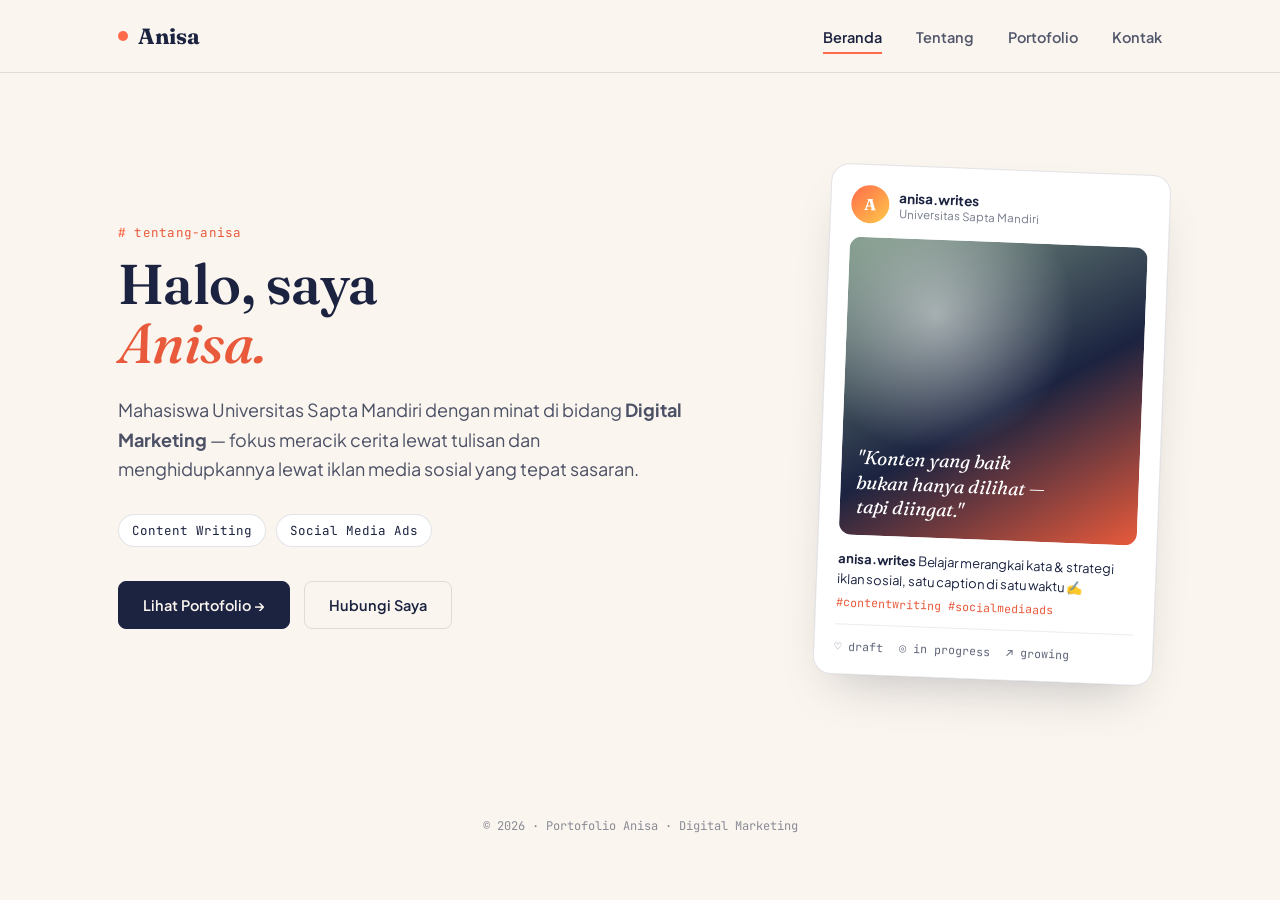
==== index.html @ 88fc8e8f "Upload website pertama" ====
<!DOCTYPE html>
<html lang="id">
<head>
<meta charset="UTF-8">
<meta name="viewport" content="width=device-width, initial-scale=1.0">
<title>Anisa — Digital Marketing Portfolio</title>
<link rel="stylesheet" href="css/style.css">
</head>
<body>

<header>
  <nav class="wrap">
    <a href="index.html" class="logo"><span class="dot"></span>Anisa</a>
    <button class="navtoggle" aria-label="Buka menu" onclick="document.getElementById('navlinks').classList.toggle('open')">
      <svg width="24" height="24" viewBox="0 0 24 24" fill="none"><path d="M4 7H20M4 12H20M4 17H20" stroke="#1B2340" stroke-width="2" stroke-linecap="round"/></svg>
    </button>
    <ul class="navlinks" id="navlinks">
      <li><a href="index.html" class="active">Beranda</a></li>
      <li><a href="tentang.html">Tentang</a></li>
      <li><a href="portofolio.html">Portofolio</a></li>
      <li><a href="kontak.html">Kontak</a></li>
    </ul>
  </nav>
</header>

<section class="hero">
  <div class="wrap">
    <div>
      <p class="eyebrow">tentang-anisa</p>
      <h1>Halo, saya<br><em>Anisa.</em></h1>
      <p class="lede">Mahasiswa Universitas Sapta Mandiri dengan minat di bidang <b>Digital Marketing</b> — fokus meracik cerita lewat tulisan dan menghidupkannya lewat iklan media sosial yang tepat sasaran.</p>
      <div class="chips">
        <span class="chip">Content Writing</span>
        <span class="chip">Social Media Ads</span>
      </div>
      <div class="cta-row">
        <a href="portofolio.html" class="btn">Lihat Portofolio →</a>
        <a href="kontak.html" class="btn ghost">Hubungi Saya</a>
      </div>
    </div>
    <div class="post-card">
      <div class="ph">
        <div class="avatar">A</div>
        <div>
          <div class="who">anisa.writes</div>
          <div class="where">Universitas Sapta Mandiri</div>
        </div>
      </div>
      <div class="canvas">
        <span>"Konten yang baik<br>bukan hanya dilihat —<br>tapi diingat."</span>
      </div>
      <div class="caption"><b>anisa.writes</b> Belajar merangkai kata & strategi iklan sosial, satu caption di satu waktu ✍️</div>
      <div class="tags">#contentwriting #socialmediaads</div>
      <div class="stat-row"><span>♡ draft</span><span>◎ in progress</span><span>↗ growing</span></div>
    </div>
  </div>
</section>

<footer>
  <p>© 2026 · Portofolio Anisa · Digital Marketing</p>
</footer>

<script>
  document.querySelectorAll('.navlinks a').forEach(l => l.addEventListener('click', () => document.getElementById('navlinks').classList.remove('open')));
</script>

</body>
</html>
---- css/style.css ----
@import url('https://fonts.googleapis.com/css2?family=Fraunces:ital,opsz,wght@0,9..144,400;0,9..144,600;0,9..144,700;1,9..144,500&family=Plus+Jakarta+Sans:wght@400;500;600;700;800&family=JetBrains+Mono:wght@400;500&display=swap');

:root{
  --ink:#1B2340;
  --paper:#FAF5EE;
  --coral:#FF6B4A;
  --coral-deep:#E85A3B;
  --yellow:#FFC94A;
  --sage:#7C9885;
  --line: rgba(27,35,64,0.12);
  --max: 1100px;
}
*{box-sizing:border-box;}
html{scroll-behavior:smooth;}
body{
  margin:0;
  background:var(--paper);
  color:var(--ink);
  font-family:'Plus Jakarta Sans', sans-serif;
  -webkit-font-smoothing:antialiased;
}
::selection{ background:var(--yellow); color:var(--ink); }
a{color:inherit;}
.wrap{ max-width:var(--max); margin:0 auto; padding:0 28px; }

.eyebrow{
  font-family:'JetBrains Mono', monospace;
  font-size:12.5px;
  letter-spacing:0.02em;
  color:var(--coral-deep);
  display:inline-flex;
  align-items:center;
  gap:8px;
  margin:0 0 14px 0;
}
.eyebrow::before{ content:"#"; color:var(--coral); font-weight:600; }

h1,h2,h3{ font-family:'Fraunces', serif; margin:0; line-height:1.05; }

/* NAV */
header{
  position:sticky; top:0; z-index:50;
  background:rgba(250,245,238,0.86);
  backdrop-filter:blur(10px);
  border-bottom:1px solid var(--line);
}
nav.wrap{
  display:flex; align-items:center; justify-content:space-between;
  height:72px;
}
.logo{
  font-family:'Fraunces', serif;
  font-weight:700; font-size:22px;
  display:flex; align-items:center; gap:10px;
  text-decoration:none;
}
.logo .dot{
  width:10px; height:10px; border-radius:50%;
  background:var(--coral); display:inline-block;
}
.navlinks{ display:flex; gap:34px; list-style:none; margin:0; padding:0; }
.navlinks a{
  text-decoration:none; font-weight:600; font-size:14.5px;
  color:var(--ink); opacity:0.75; position:relative; padding:6px 0;
}
.navlinks a:hover{ opacity:1; }
.navlinks a.active{ opacity:1; }
.navlinks a.active::after{
  content:""; position:absolute; left:0; right:0; bottom:-2px; height:2px; background:var(--coral);
}
.navtoggle{ display:none; background:none; border:none; cursor:pointer; }

/* HERO */
.hero{ padding:96px 0 90px; }
.hero .wrap{
  display:grid; grid-template-columns:1.15fr 0.85fr; gap:56px; align-items:center;
}
.hero h1{ font-size:56px; font-weight:600; letter-spacing:-0.01em; }
.hero h1 em{ font-style:italic; font-weight:500; color:var(--coral-deep); }
.hero p.lede{
  font-size:18px; line-height:1.65; color:rgba(27,35,64,0.78);
  max-width:46ch; margin:22px 0 30px;
}
.chips{ display:flex; gap:10px; flex-wrap:wrap; margin-bottom:34px; }
.chip{
  font-family:'JetBrains Mono', monospace; font-size:12.5px;
  border:1px solid var(--line); padding:7px 13px; border-radius:100px;
  background:#fff;
}
.cta-row{ display:flex; gap:14px; align-items:center; }
.btn{
  display:inline-flex; align-items:center; gap:8px;
  background:var(--ink); color:var(--paper);
  padding:14px 24px; border-radius:8px; text-decoration:none;
  font-weight:600; font-size:14.5px; border:1px solid var(--ink);
  transition:transform .15s ease, background .15s ease;
}
.btn:hover{ background:var(--coral-deep); border-color:var(--coral-deep); transform:translateY(-2px); }
.btn.ghost{
  background:transparent; color:var(--ink); border:1px solid var(--line);
}
.btn.ghost:hover{ border-color:var(--ink); transform:translateY(-2px); background:transparent; }

/* signature: mock social post card */
.post-card{
  background:#fff; border:1px solid var(--line); border-radius:18px;
  padding:20px; box-shadow:0 24px 50px -22px rgba(27,35,64,0.28);
  transform:rotate(2.2deg);
  max-width:340px; margin-left:auto;
}
.post-card .ph{
  display:flex; align-items:center; gap:10px; margin-bottom:14px;
}
.avatar{
  width:38px; height:38px; border-radius:50%;
  background:linear-gradient(135deg, var(--coral), var(--yellow));
  display:flex; align-items:center; justify-content:center;
  color:#fff; font-family:'Fraunces',serif; font-weight:700; font-size:16px;
}
.ph .who{ font-weight:700; font-size:13.5px; }
.ph .where{ font-size:11.5px; opacity:.6; }
.post-card .canvas{
  aspect-ratio:1/1; border-radius:12px; margin-bottom:14px;
  background:
    radial-gradient(circle at 30% 25%, rgba(255,255,255,.5), transparent 45%),
    linear-gradient(150deg, var(--sage) 0%, var(--ink) 55%, var(--coral-deep) 100%);
  position:relative; overflow:hidden;
  display:flex; align-items:flex-end; padding:16px;
}
.canvas span{
  font-family:'Fraunces', serif; font-style:italic; color:#fff; font-size:19px; line-height:1.3;
}
.post-card .caption{ font-size:13px; line-height:1.55; }
.post-card .caption b{ font-weight:700; }
.post-card .tags{ font-family:'JetBrains Mono', monospace; font-size:11.5px; color:var(--coral-deep); margin-top:6px; }
.post-card .stat-row{
  display:flex; gap:16px; margin-top:14px; padding-top:14px; border-top:1px solid var(--line);
  font-family:'JetBrains Mono', monospace; font-size:11.5px; opacity:.7;
}

/* PAGE HEADER (non-home pages) */
.page-head{ padding:64px 0 44px; }
.page-head h1{ font-size:42px; font-weight:600; margin-bottom:14px; }
.page-head p{ font-size:16px; line-height:1.65; color:rgba(27,35,64,0.72); max-width:60ch; }

/* SECTIONS */
section{ padding:84px 0; }
section.alt{ background:#fff; border-top:1px solid var(--line); border-bottom:1px solid var(--line); }
section.tight{ padding-top:0; }
.section-head{ max-width:640px; margin-bottom:48px; }
.section-head h2{ font-size:34px; font-weight:600; margin-bottom:14px; }
.section-head p{ font-size:16px; line-height:1.65; color:rgba(27,35,64,0.72); }

/* ABOUT */
.about-grid{ display:grid; grid-template-columns:0.8fr 1.2fr; gap:56px; align-items:start; }
.about-card{
  background:var(--ink); color:var(--paper); border-radius:18px; padding:30px;
}
.about-card .avatar-lg{
  width:64px; height:64px; border-radius:16px;
  background:linear-gradient(135deg, var(--coral), var(--yellow));
  display:flex; align-items:center; justify-content:center;
  color:#fff; font-family:'Fraunces',serif; font-weight:700; font-size:26px;
  margin-bottom:18px;
}
.about-card h3{ font-size:22px; color:#fff; margin-bottom:4px; font-weight:600;}
.about-card .role{ font-size:13.5px; opacity:.7; margin-bottom:20px; }
.about-card dl{ margin:0; font-size:13.5px; }
.about-card dt{ font-family:'JetBrains Mono', monospace; opacity:.55; margin-top:14px; font-size:11.5px; }
.about-card dd{ margin:4px 0 0; font-weight:500; }

.about-body p{ font-size:16px; line-height:1.75; color:rgba(27,35,64,0.82); margin:0 0 18px; }
.skill-list{ list-style:none; margin:26px 0 0; padding:0; display:grid; gap:14px; }
.skill-list li{
  display:flex; align-items:baseline; gap:16px;
  padding:16px 18px; background:var(--paper); border:1px solid var(--line); border-radius:12px;
}
.skill-list .idx{ font-family:'JetBrains Mono', monospace; font-size:12px; color:var(--coral-deep); flex-shrink:0; }
.skill-list .name{ font-weight:700; font-size:15.5px; }
.skill-list .desc{ font-size:13.5px; opacity:.65; margin-top:2px; }

/* PORTFOLIO */
.grid{ display:grid; grid-template-columns:repeat(2, 1fr); gap:24px; }
.work-card{
  background:#fff; border:1px solid var(--line); border-radius:16px; overflow:hidden;
  transition:transform .18s ease, box-shadow .18s ease;
}
.work-card:hover{ transform:translateY(-4px); box-shadow:0 20px 40px -24px rgba(27,35,64,.35); }
.work-thumb{
  height:150px; position:relative;
  display:flex; align-items:flex-start; justify-content:space-between; padding:16px;
}
.work-thumb .status{
  font-family:'JetBrains Mono', monospace; font-size:10.5px; text-transform:uppercase;
  background:rgba(255,255,255,.9); padding:4px 9px; border-radius:100px; letter-spacing:.04em;
}
.work-thumb .num{ font-family:'Fraunces', serif; font-style:italic; font-size:34px; color:#fff; opacity:.85; }
.work-body{ padding:20px; }
.work-body h3{ font-size:18px; font-weight:600; margin-bottom:8px; }
.work-body p{ font-size:14px; line-height:1.6; color:rgba(27,35,64,.68); margin:0; }
.work-body .tag{
  display:inline-block; margin-top:14px; font-family:'JetBrains Mono', monospace;
  font-size:11px; color:var(--coral-deep);
}
.t1{ background:linear-gradient(150deg,#7C9885,#1B2340); }
.t2{ background:linear-gradient(150deg,#FF6B4A,#E85A3B); }
.t3{ background:linear-gradient(150deg,#FFC94A,#FF6B4A); }
.t4{ background:linear-gradient(150deg,#1B2340,#7C9885); }

/* CONTACT */
.contact-grid{ display:grid; grid-template-columns:1fr 1fr; gap:24px; }
.contact-card{
  background:#fff; border:1px solid var(--line); border-radius:16px; padding:26px;
  display:flex; flex-direction:column; gap:10px;
}
.contact-card .label{ font-family:'JetBrains Mono', monospace; font-size:11.5px; color:var(--coral-deep); }
.contact-card .value{ font-size:18px; font-weight:700; word-break:break-word; }
.contact-card a.value{ text-decoration:none; }
.contact-card a.value:hover{ color:var(--coral-deep); }
.contact-cta{
  grid-column:1/-1; background:var(--ink); color:#fff; border-radius:16px; padding:34px;
  display:flex; align-items:center; justify-content:space-between; gap:24px; flex-wrap:wrap;
}
.contact-cta h3{ color:#fff; font-size:24px; font-weight:600; margin-bottom:6px;}
.contact-cta p{ margin:0; opacity:.7; font-size:14.5px; }

footer{ padding:36px 0; text-align:center; }
footer p{ font-family:'JetBrains Mono', monospace; font-size:12px; opacity:.5; }

@media (max-width: 860px){
  .navlinks{
    position:fixed; top:72px; left:0; right:0; background:var(--paper);
    flex-direction:column; gap:0; border-bottom:1px solid var(--line);
    max-height:0; overflow:hidden; transition:max-height .25s ease;
  }
  .navlinks.open{ max-height:280px; }
  .navlinks li{ width:100%; }
  .navlinks a{ display:block; padding:16px 28px; border-top:1px solid var(--line); }
  .navtoggle{ display:block; }
  .hero .wrap{ grid-template-columns:1fr; }
  .hero h1{ font-size:38px; }
  .post-card{ margin:0 auto; transform:rotate(0deg); }
  .about-grid{ grid-template-columns:1fr; }
  .grid{ grid-template-columns:1fr; }
  .contact-grid{ grid-template-columns:1fr; }
  .contact-cta{ flex-direction:column; align-items:flex-start; }
  .page-head h1{ font-size:32px; }
}
@media (prefers-reduced-motion: reduce){
  html{ scroll-behavior:auto; }
  *{ transition:none !important; }
}
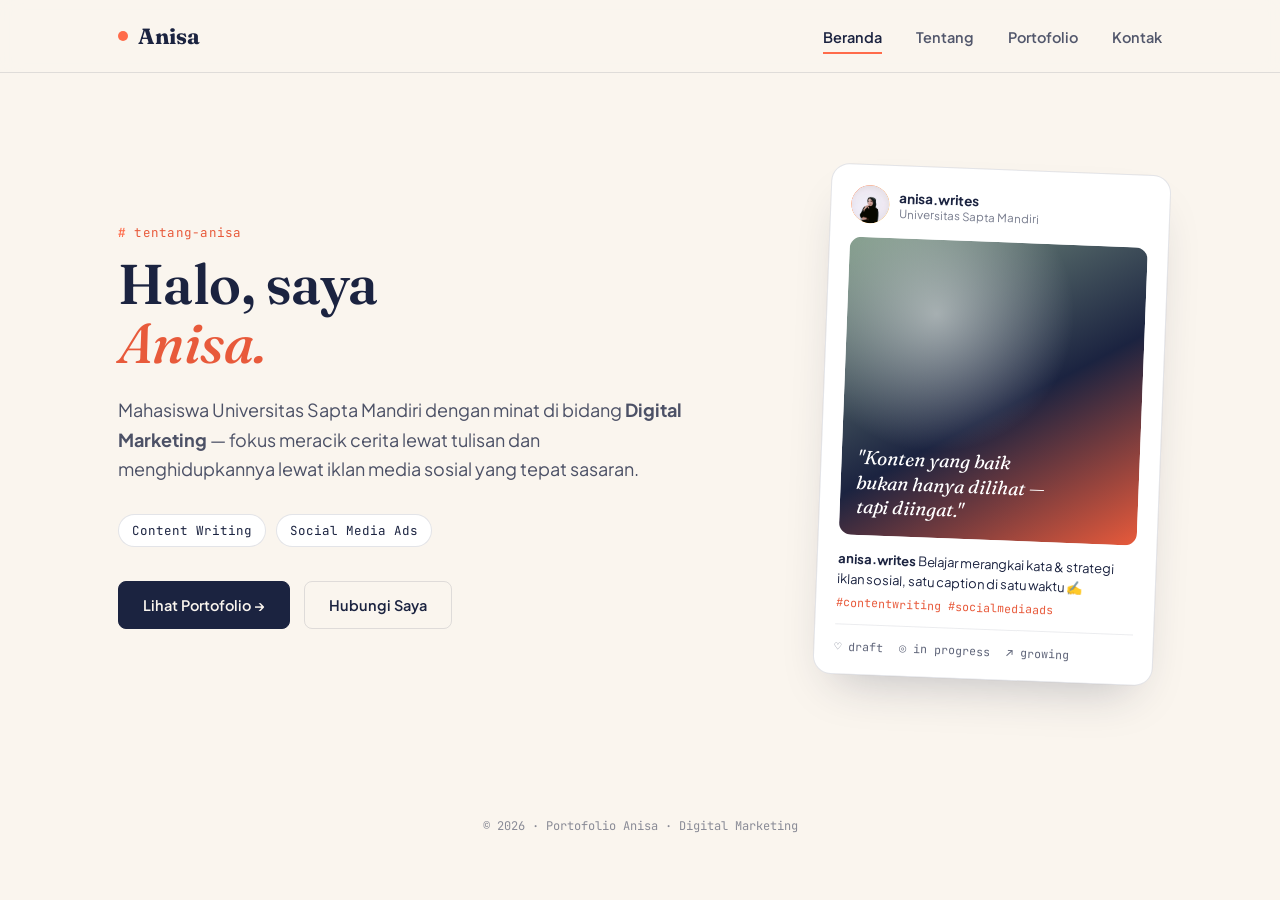
==== commit 55fec998: "Upload website pertama" ====
--- a/index.html
+++ b/index.html
@@ -40,7 +40,7 @@
     </div>
     <div class="post-card">
       <div class="ph">
-        <div class="avatar">A</div>
+        <div class="avatar"><img src="gambar/profil.jpg" alt="Foto Anisa"></div>
         <div>
           <div class="who">anisa.writes</div>
           <div class="where">Universitas Sapta Mandiri</div>
--- a/css/style.css
+++ b/css/style.css
@@ -116,6 +116,11 @@
   background:linear-gradient(135deg, var(--coral), var(--yellow));
   display:flex; align-items:center; justify-content:center;
   color:#fff; font-family:'Fraunces',serif; font-weight:700; font-size:16px;
+  overflow:hidden;
+}
+.avatar img, .avatar-lg img{
+  width:100%; height:100%; object-fit:cover; border-radius:inherit;
+  display:block;
 }
 .ph .who{ font-weight:700; font-size:13.5px; }
 .ph .where{ font-size:11.5px; opacity:.6; }
@@ -162,6 +167,7 @@
   display:flex; align-items:center; justify-content:center;
   color:#fff; font-family:'Fraunces',serif; font-weight:700; font-size:26px;
   margin-bottom:18px;
+  overflow:hidden;
 }
 .about-card h3{ font-size:22px; color:#fff; margin-bottom:4px; font-weight:600;}
 .about-card .role{ font-size:13.5px; opacity:.7; margin-bottom:20px; }
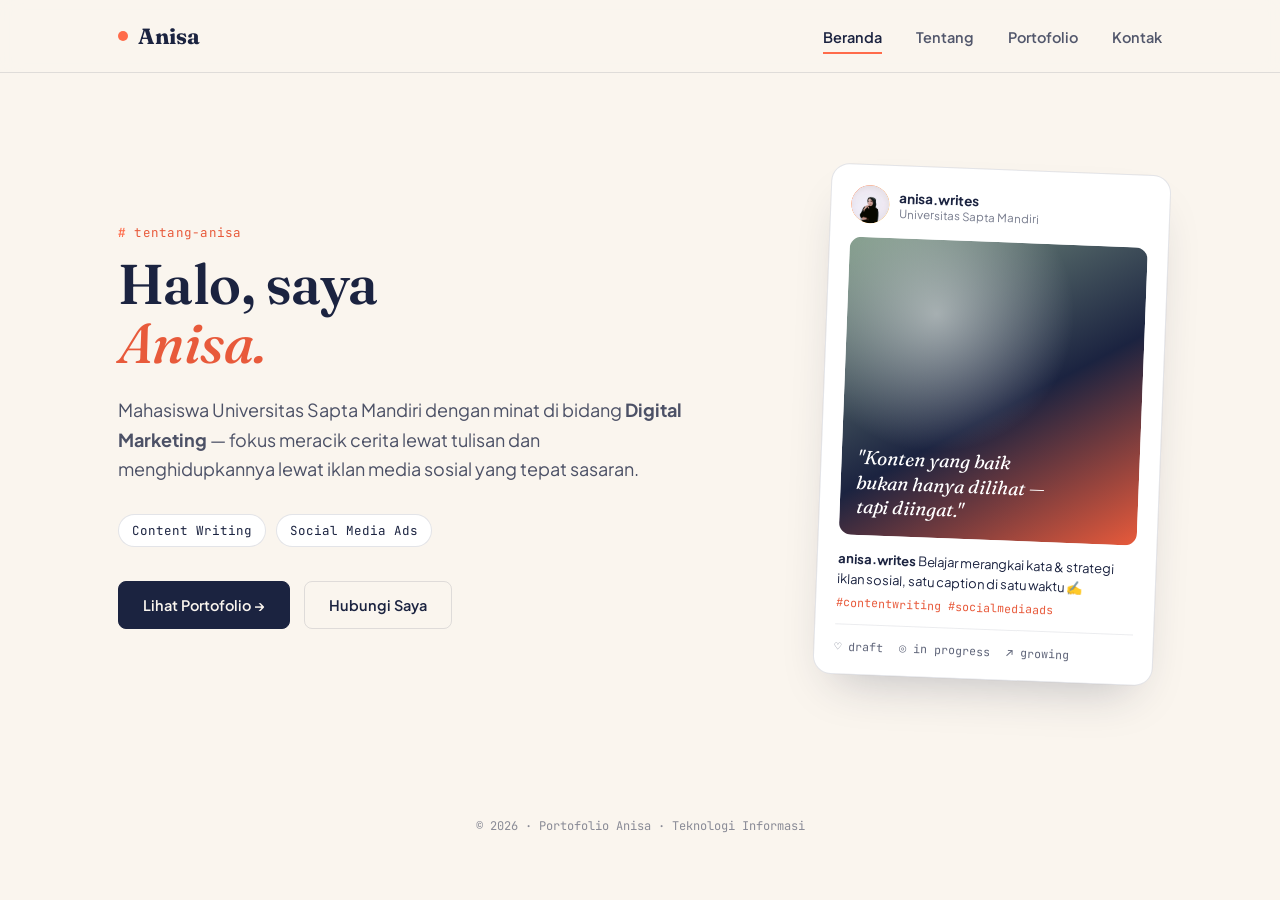
==== commit 380ac9b0: "Update index.html" ====
--- a/index.html
+++ b/index.html
@@ -3,7 +3,7 @@
 <head>
 <meta charset="UTF-8">
 <meta name="viewport" content="width=device-width, initial-scale=1.0">
-<title>Anisa — Digital Marketing Portfolio</title>
+<title>Anisa — Digital Marketing Portofolio</title>
 <link rel="stylesheet" href="css/style.css">
 </head>
 <body>
@@ -57,7 +57,7 @@
 </section>
 
 <footer>
-  <p>© 2026 · Portofolio Anisa · Digital Marketing</p>
+  <p>© 2026 · Portofolio Anisa · Teknologi Informasi</p>
 </footer>
 
 <script>
